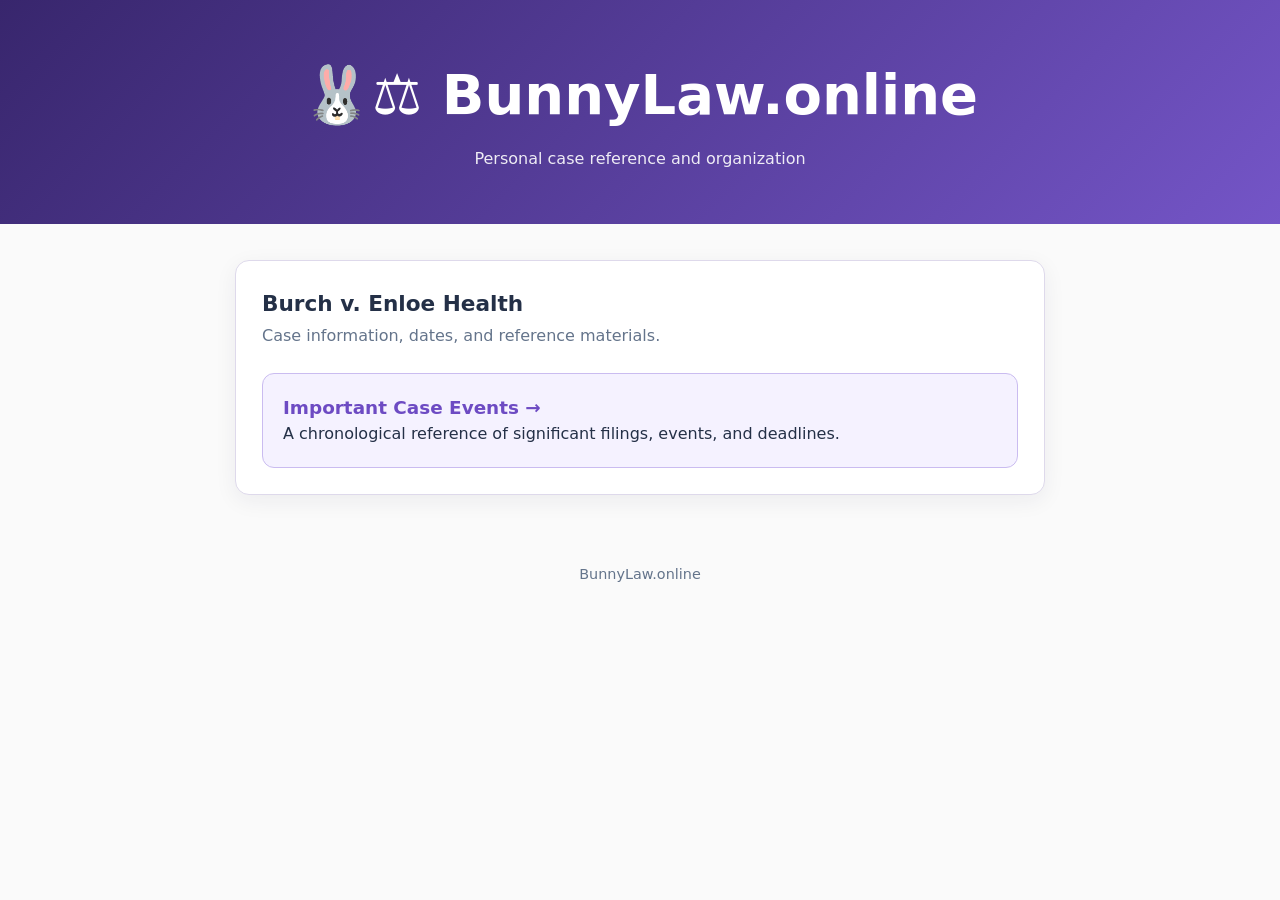
==== index.html @ 9b265213 "first commit" ====
<!doctype html>
<html lang="en">
<head>
  <meta charset="utf-8">
  <meta name="viewport" content="width=device-width,initial-scale=1">
  <title>BunnyLaw.online | Burch v. Enloe Health</title>
  <style>
    :root{--ink:#243047;--muted:#64748b;--accent:#6d4bc3;--pale:#f5f2ff;--line:#ded9eb}
    *{box-sizing:border-box} body{margin:0;font:16px/1.55 system-ui,-apple-system,"Segoe UI",sans-serif;color:var(--ink);background:#fafafa}
    header{padding:52px 20px;background:linear-gradient(135deg,#38266d,#7455c7);color:white;text-align:center}
    header h1{margin:0;font-size:clamp(2rem,6vw,3.5rem)} header p{margin:.5rem 0 0;opacity:.9}
    main{max-width:850px;margin:36px auto;padding:0 20px}
    .card{background:white;border:1px solid var(--line);border-radius:14px;padding:26px;box-shadow:0 6px 22px #241b4510}
    .case{font-size:1.35rem;font-weight:700;margin:0 0 .25rem}.sub{color:var(--muted);margin-top:0}
    .link{display:block;margin-top:24px;padding:20px;border:1px solid #cabcf0;background:var(--pale);border-radius:12px;text-decoration:none;color:var(--ink)}
    .link strong{color:var(--accent);font-size:1.15rem}.link:hover{border-color:var(--accent)}
    footer{text-align:center;color:var(--muted);padding:32px 20px;font-size:.9rem}
  </style>
</head>
<body>
<header><h1>🐰⚖️ BunnyLaw.online</h1><p>Personal case reference and organization</p></header>
<main>
  <section class="card">
    <p class="case">Burch v. Enloe Health</p>
    <p class="sub">Case information, dates, and reference materials.</p>
    <a class="link" href="important-case-events.html"><strong>Important Case Events →</strong><br>A chronological reference of significant filings, events, and deadlines.</a>
  </section>
</main>
<footer>BunnyLaw.online</footer>
</body>
</html>
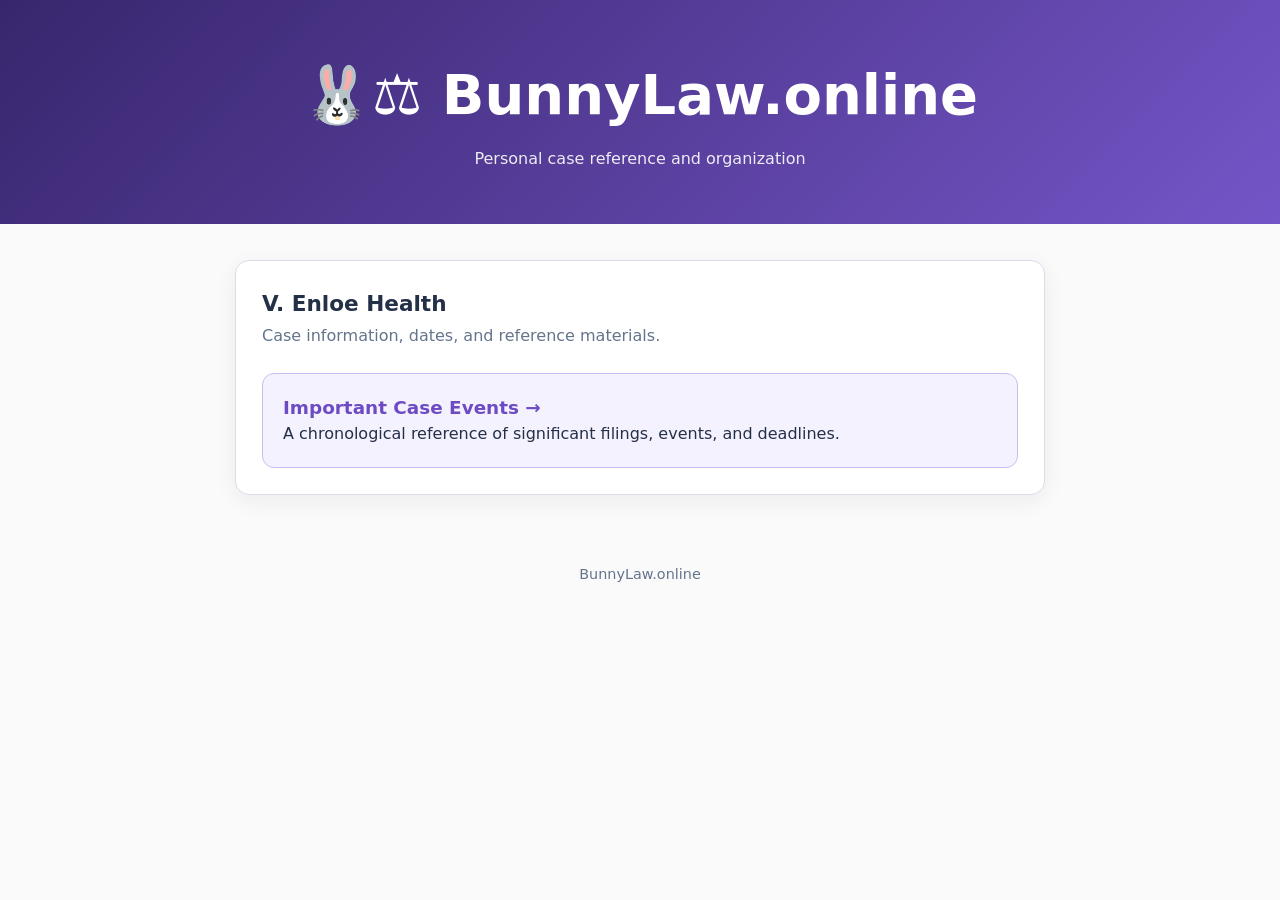
==== commit d9f0babf: "Move styles to css files" ====
--- a/index.html
+++ b/index.html
@@ -1,31 +1,27 @@
 <!doctype html>
 <html lang="en">
+
 <head>
   <meta charset="utf-8">
   <meta name="viewport" content="width=device-width,initial-scale=1">
-  <title>BunnyLaw.online | Burch v. Enloe Health</title>
-  <style>
-    :root{--ink:#243047;--muted:#64748b;--accent:#6d4bc3;--pale:#f5f2ff;--line:#ded9eb}
-    *{box-sizing:border-box} body{margin:0;font:16px/1.55 system-ui,-apple-system,"Segoe UI",sans-serif;color:var(--ink);background:#fafafa}
-    header{padding:52px 20px;background:linear-gradient(135deg,#38266d,#7455c7);color:white;text-align:center}
-    header h1{margin:0;font-size:clamp(2rem,6vw,3.5rem)} header p{margin:.5rem 0 0;opacity:.9}
-    main{max-width:850px;margin:36px auto;padding:0 20px}
-    .card{background:white;border:1px solid var(--line);border-radius:14px;padding:26px;box-shadow:0 6px 22px #241b4510}
-    .case{font-size:1.35rem;font-weight:700;margin:0 0 .25rem}.sub{color:var(--muted);margin-top:0}
-    .link{display:block;margin-top:24px;padding:20px;border:1px solid #cabcf0;background:var(--pale);border-radius:12px;text-decoration:none;color:var(--ink)}
-    .link strong{color:var(--accent);font-size:1.15rem}.link:hover{border-color:var(--accent)}
-    footer{text-align:center;color:var(--muted);padding:32px 20px;font-size:.9rem}
-  </style>
+  <title>BunnyLaw.online | V. Enloe Health</title>
+  <link rel="stylesheet" href="index.css">
 </head>
+
 <body>
-<header><h1>🐰⚖️ BunnyLaw.online</h1><p>Personal case reference and organization</p></header>
-<main>
-  <section class="card">
-    <p class="case">Burch v. Enloe Health</p>
-    <p class="sub">Case information, dates, and reference materials.</p>
-    <a class="link" href="important-case-events.html"><strong>Important Case Events →</strong><br>A chronological reference of significant filings, events, and deadlines.</a>
-  </section>
-</main>
-<footer>BunnyLaw.online</footer>
+  <header>
+    <h1>🐰⚖️ BunnyLaw.online</h1>
+    <p>Personal case reference and organization</p>
+  </header>
+  <main>
+    <section class="card">
+      <p class="case">V. Enloe Health</p>
+      <p class="sub">Case information, dates, and reference materials.</p>
+      <a class="link" href="important-case-events.html"><strong>Important Case Events →</strong><br>A chronological
+        reference of significant filings, events, and deadlines.</a>
+    </section>
+  </main>
+  <footer>BunnyLaw.online</footer>
 </body>
-</html>
+
+</html>
--- a/index.css
+++ b/index.css
@@ -0,0 +1,87 @@
+:root {
+  --ink: #243047;
+  --muted: #64748b;
+  --accent: #6d4bc3;
+  --pale: #f5f2ff;
+  --line: #ded9eb
+}
+
+* {
+  box-sizing: border-box
+}
+
+body {
+  margin: 0;
+  font: 16px/1.55 system-ui, -apple-system, "Segoe UI", sans-serif;
+  color: var(--ink);
+  background: #fafafa
+}
+
+header {
+  padding: 52px 20px;
+  background: linear-gradient(135deg, #38266d, #7455c7);
+  color: white;
+  text-align: center
+}
+
+header h1 {
+  margin: 0;
+  font-size: clamp(2rem, 6vw, 3.5rem)
+}
+
+header p {
+  margin: .5rem 0 0;
+  opacity: .9
+}
+
+main {
+  max-width: 850px;
+  margin: 36px auto;
+  padding: 0 20px
+}
+
+.card {
+  background: white;
+  border: 1px solid var(--line);
+  border-radius: 14px;
+  padding: 26px;
+  box-shadow: 0 6px 22px #241b4510
+}
+
+.case {
+  font-size: 1.35rem;
+  font-weight: 700;
+  margin: 0 0 .25rem
+}
+
+.sub {
+  color: var(--muted);
+  margin-top: 0
+}
+
+.link {
+  display: block;
+  margin-top: 24px;
+  padding: 20px;
+  border: 1px solid #cabcf0;
+  background: var(--pale);
+  border-radius: 12px;
+  text-decoration: none;
+  color: var(--ink)
+}
+
+.link strong {
+  color: var(--accent);
+  font-size: 1.15rem
+}
+
+.link:hover {
+  border-color: var(--accent)
+}
+
+footer {
+  text-align: center;
+  color: var(--muted);
+  padding: 32px 20px;
+  font-size: .9rem
+}
